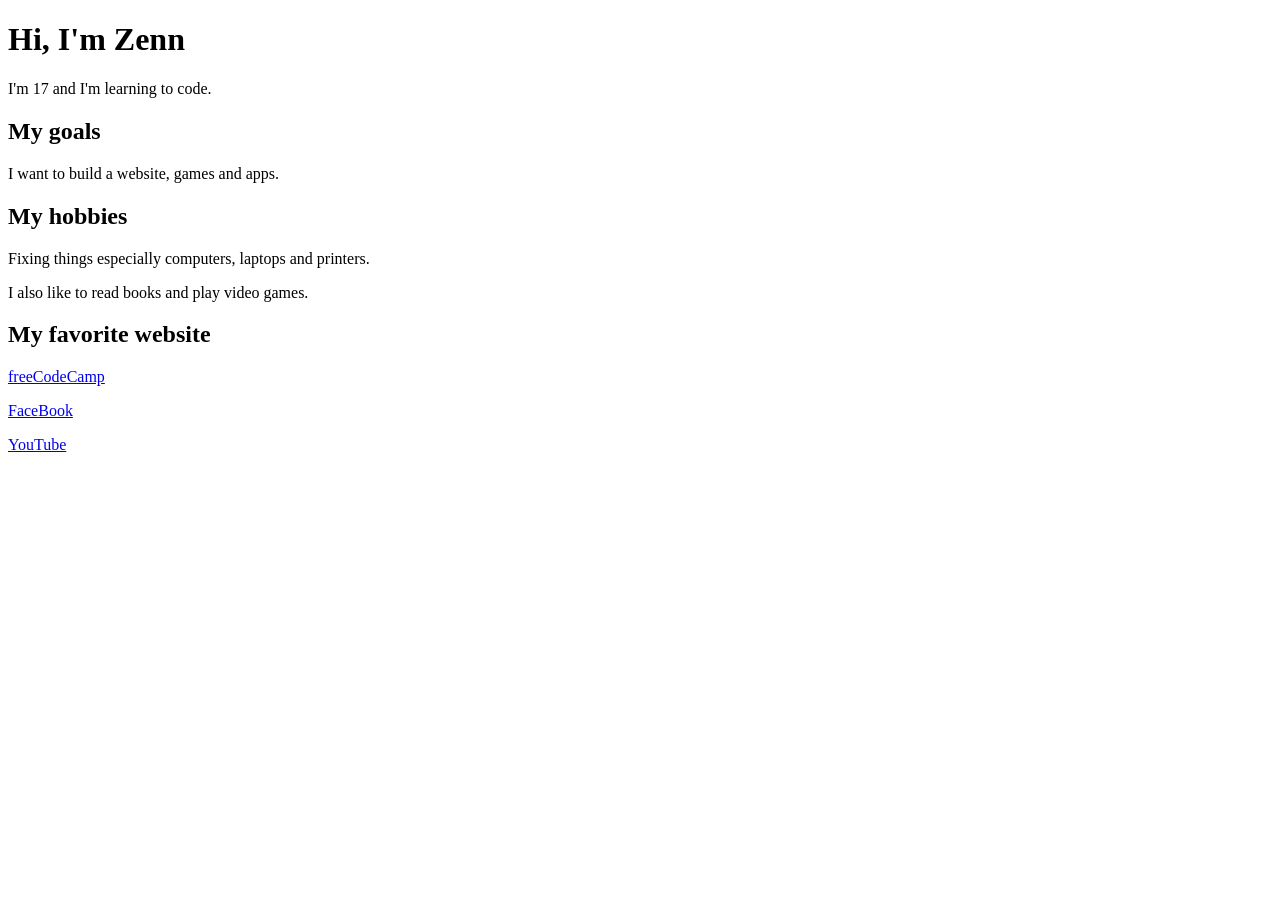
==== index.html @ 0ad221f3 "Add files via upload" ====
<!DOCTYPE html>
<html>
    <head>
        <title>About me</title>
    </head>
    <body>
        <h1>Hi, I'm Zenn</h1>
        <p>I'm 17 and I'm learning to code.</p>

        <h2>My goals</h2>
        <p>I want to build a website, games and apps.</p>
        <h2>My hobbies</h2>
         <p>Fixing things especially computers, laptops and printers.</p>
         <p>I also like to read books and play video games.</p>
        <h2>My favorite website</h2>
        <p><a href="https://www.freecodecamp.org">freeCodeCamp</a></p>
        <p><a href="https://facebook.com">FaceBook</a></p>
        <p><a href="https://www.youtube.com">YouTube</a></p>
        </body>
        </html>
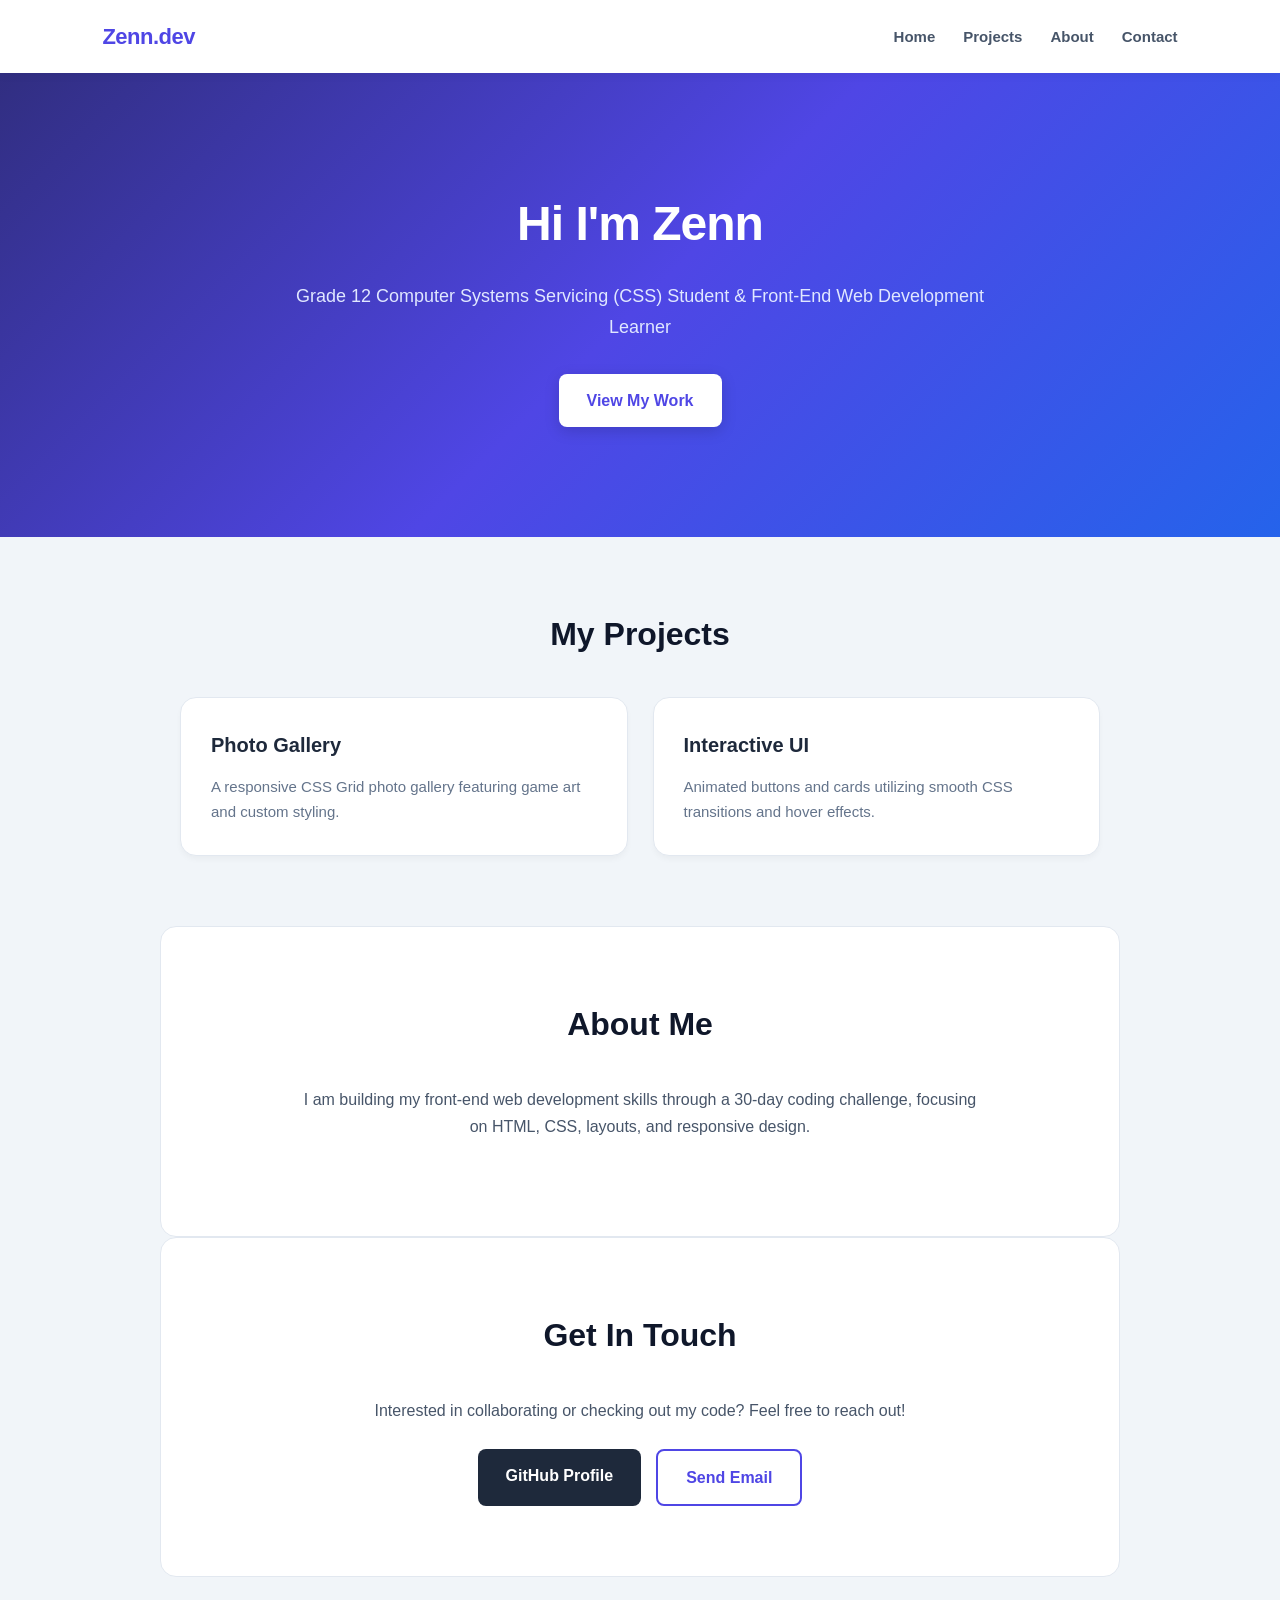
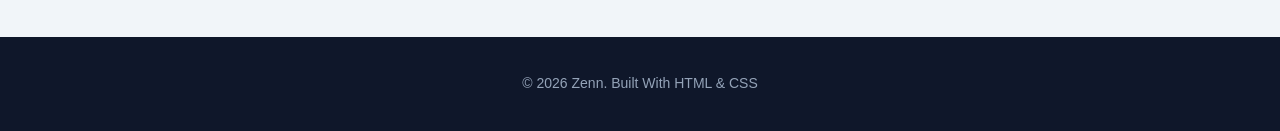
==== commit 36df389c: "Day 14: Add index.html for GitHub Pages" ====
--- a/index.html
+++ b/index.html
@@ -1,20 +1,55 @@
-<!DOCTYPE html>
-<html>
-    <head>
-        <title>About me</title>
-    </head>
-    <body>
-        <h1>Hi, I'm Zenn</h1>
-        <p>I'm 17 and I'm learning to code.</p>
-
-        <h2>My goals</h2>
-        <p>I want to build a website, games and apps.</p>
-        <h2>My hobbies</h2>
-         <p>Fixing things especially computers, laptops and printers.</p>
-         <p>I also like to read books and play video games.</p>
-        <h2>My favorite website</h2>
-        <p><a href="https://www.freecodecamp.org">freeCodeCamp</a></p>
-        <p><a href="https://facebook.com">FaceBook</a></p>
-        <p><a href="https://www.youtube.com">YouTube</a></p>
-        </body>
-        </html>+<!DOCTYPE html>
+<html lang="en">
+<head>
+    <meta charset="UTF-8">
+    <meta name="viewport" content="width=device-width, initial-scale=1.0">
+    <title>Zenn Portfolio</title>
+    <link rel="stylesheet" href="portfolio(day11).css">
+</head>
+<body>
+    <header class="navbar">
+        <div class="logo">Zenn.dev</div>
+        <nav class="nav-links">
+            <a href="#hero">Home</a>
+            <a href="#projects">Projects</a>
+            <a href="#about">About</a>
+            <a href="#contact">Contact</a>
+        </nav>
+    </header>
+    <section id="hero" class="hero">
+        <div class="hero-content">
+            <h1>Hi I'm Zenn</h1>
+            <p>Grade 12 Computer Systems Servicing (CSS) Student & Front-End Web Development Learner</p>
+            <a href="#projects" class="btn btn-primary">View My Work</a>
+        </div>
+    </section>
+    <section id="projects" class="projects">
+        <h2>My Projects</h2>
+        <div class="project-grid">
+            <div class="project-card">
+                <h3>Photo Gallery</h3>
+                <p>A responsive CSS Grid photo gallery featuring game art and custom styling.</p>
+            </div>
+            <div class="project-card">
+                <h3>Interactive UI</h3>
+                <p>Animated buttons and cards utilizing smooth CSS transitions and hover effects.</p>
+            </div>
+        </div>
+    </section>
+    <section id="about" class="about">
+        <h2>About Me</h2>
+        <p>I am building my front-end web development skills through a 30-day coding challenge, focusing on HTML, CSS, layouts, and responsive design.</p>
+    </section>
+    <section id="contact" class="contact">
+        <h2>Get In Touch</h2>
+        <p>Interested in collaborating or checking out my code? Feel free to reach out!</p>
+        <div class="contact-links">
+            <a href="https://github.com" target="_blank" class="btn btn-dark">GitHub Profile</a>
+            <a href="mailto:zenn@example.com" class="btn btn-outline">Send Email</a>
+        </div>
+    </section>
+    <footer class="footer">
+        <p>&copy; 2026 Zenn. Built With HTML & CSS</p>
+    </footer>
+</body>
+</html>
--- a/portfolio(day11).css
+++ b/portfolio(day11).css
@@ -0,0 +1,213 @@
+* {
+    margin: 0;
+    padding: 0;
+    box-sizing: border-box;
+    font-family: 'Segoe UI', Tahoma, Geneva, Verdana, sans-serif;
+    scroll-behavior: smooth;
+}
+body {
+    background-color: #f1f5f9;
+    color: #1e293b;
+    line-height: 1.7;
+}
+.navbar {
+    display: flex;
+    justify-content: space-between;
+    align-items: center;
+    padding: 18px 8%;
+    background: rgba(255, 255, 255, 0.95);
+    backdrop-filter: blur(8px);
+    box-shadow: 0 2px 10px rgba(0, 0, 0, 0.05);
+    position: sticky;
+    top: 0;
+    z-index: 1000;
+}
+.logo {
+    font-weight: 800;
+    font-size: 22px;
+    color: #4f46e5;
+    letter-spacing: -0.5px;
+}
+.nav-links {
+    display: flex;
+    gap: 28px;
+}
+.nav-links a {
+    text-decoration: none;
+    color: #475569;
+    font-weight: 600;
+    font-size: 15px;
+    transition: color 0.2s ease;
+}
+.nav-links a:hover {
+    color: #4f46e5;
+}
+.hero {
+    width: 100%;
+    max-width: 100%;
+    padding: 110px 20px;
+    text-align: center;
+    background: linear-gradient(135deg, #312e81 0%, #4f46e5 50%, #2563eb 100%);
+    color: white;
+}
+.hero-content {
+    max-width: 750px;
+    margin: 0 auto;
+}
+.hero-content h1 {
+    font-size: 48px;
+    font-weight: 800;
+    margin-bottom: 16px;
+    letter-spacing: -1px;
+}
+.hero-content p {
+    font-size: 18px;
+    margin-bottom: 32px;
+    color: #e0e7ff;
+}
+.btn {
+    display: inline-block;
+    padding: 13px 28px;
+    border-radius: 8px;
+    font-weight: 600;
+    text-decoration: none;
+    transition: all 0.25s ease;
+    cursor: pointer;
+}
+.btn-primary {
+    background-color: #ffffff;
+    color: #4f46e5;
+    box-shadow: 0 4px 15px rgba(0, 0, 0, 0.15);
+}
+.btn-primary:hover {
+    transform: translateY(-3px);
+    box-shadow: 0 8px 25px rgba(0, 0, 0, 0.2);
+}
+.btn-dark {
+    background-color: #1e293b;
+    color: #ffffff;
+}
+.btn-dark:hover {
+    background-color: #0f172a;
+    transform: translateY(-2px);
+}
+.btn-outline {
+    background-color: transparent;
+    color: #4f46e5;
+    border: 2px solid #4f46e5;
+}
+.btn-outline:hover {
+    background-color: #4f46e5;
+    color: #ffffff;
+    transform: translateY(-2px);
+}
+section:not(.hero) {
+    padding: 70px 20px;
+    max-width: 960px;
+    margin: 0 auto;
+}
+section h2 {
+    font-size: 32px;
+    font-weight: 700;
+    margin-bottom: 35px;
+    text-align: center;
+    color: #0f172a;
+}
+.project-grid {
+    display: grid;
+    grid-template-columns: repeat(auto-fit, minmax(300px, 1fr));
+    gap: 25px;
+}
+.project-card {
+    background: #ffffff;
+    padding: 30px;
+    border-radius: 16px;
+    border: 1px solid #e2e8f0;
+    box-shadow: 0 4px 6px -1px rgba(0, 0, 0, 0.04);
+    transition: transform 0.3s ease, box-shadow 0.3s ease, border-color 0.3s ease;
+}
+.project-card:hover {
+    transform: translateY(-6px);
+    box-shadow: 0 15px 30px -5px rgba(79, 70, 229, 0.12);
+    border-color: #a5b4fc;
+}
+.project-card h3 {
+    margin-bottom: 12px;
+    color: #1e293b;
+    font-size: 20px;
+}
+.project-card p {
+    color: #64748b;
+    font-size: 15px;
+}
+.about, .contact {
+    background: #ffffff;
+    border-radius: 16px;
+    padding: 45px 30px;
+    margin-bottom: 40px;
+    border: 1px solid #e2e8f0;
+    text-align: center;
+}
+.about p, .contact p {
+    color: #475569;
+    font-size: 16px;
+    max-width: 680px;
+    margin: 0 auto 25px auto;
+}
+.contact-links {
+    display: flex;
+    justify-content: center;
+    gap: 15px;
+    flex-wrap: wrap;
+}
+.footer {
+    text-align: center;
+    padding: 35px;
+    background: #0f172a;
+    color: #94a3b8;
+    font-size: 14px;
+    margin-top: 60px;
+}
+@media (max-width: 768px) {
+    .navbar {
+        flex-direction: column;
+        gap: 10px;
+        padding: 12px 15px;
+    }
+    .logo {
+        font-size: 20px;
+    }
+    .nav-links {
+        gap: 14px;
+        flex-wrap: wrap;
+        justify-content: center;
+    }
+    .nav-links a {
+        font-size: 14px;
+    }
+    .hero {
+        padding: 65px 16px;
+    }
+    .hero-content h1 {
+        font-size: 32px;
+    }
+    .hero-content p {
+        font-size: 15px;
+    }
+    section {
+        scroll-margin-top: 110px;
+    }
+    section:not(.hero) {
+        padding: 45px 16px;
+    }
+    .project-grid {
+        grid-template-columns: 1fr;
+        gap: 18px;
+    }
+    .project-card {
+        padding: 22px;
+    }
+    .about, .contact {
+        padding: 28px 18px;
+    }
+}
